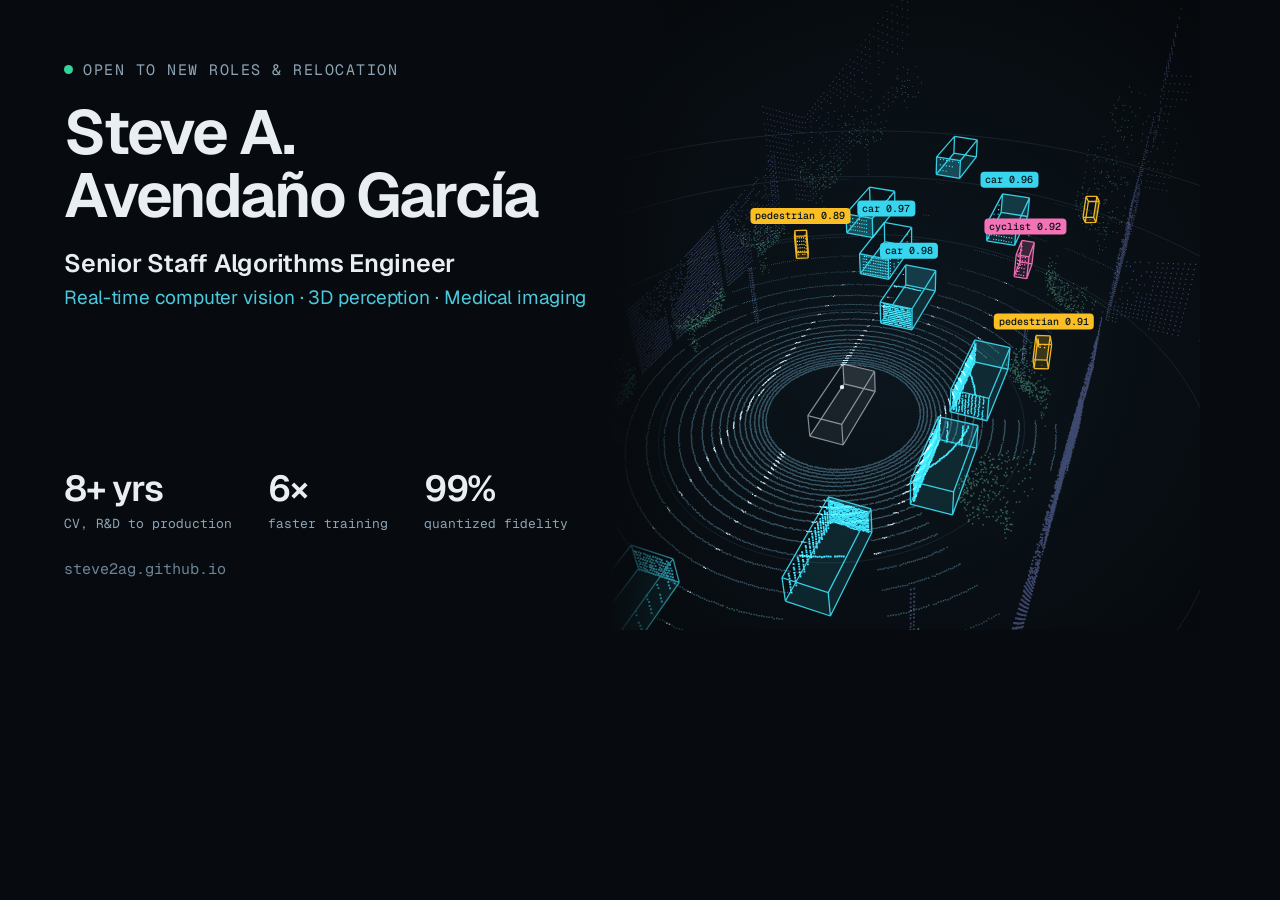
==== tools/og-card.html @ c2e152b2 "Personal landing page Static one-page site for recruiters, served by GitHub Pages: CV content, impac" ====
<!doctype html>
<!-- Source for assets/og-image.png, the link-preview image shown on LinkedIn, Slack, email, etc.
     Regenerate it after changing this card (see README). -->
<html lang="en">
<head>
  <meta charset="utf-8">
  <title>Social card</title>
  <link rel="stylesheet" href="https://fonts.googleapis.com/css2?family=Geist:wght@400..700&family=Geist+Mono:wght@400..600&display=swap">
  <style>
    html, body { margin: 0; width: 1200px; height: 630px; overflow: hidden; }
    body {
      display: grid; grid-template-columns: 610px 590px;
      background: #070b0f; color: #e8eef2;
      font-family: "Geist", system-ui, sans-serif; -webkit-font-smoothing: antialiased;
    }
    p, h1 { margin: 0; }
    .text { display: flex; flex-direction: column; padding: 60px 0 52px 64px; }
    .eyebrow { display: flex; align-items: center; gap: 10px; font-family: "Geist Mono", monospace; font-size: 15px; letter-spacing: .1em; text-transform: uppercase; color: #8ea3b3; }
    .eyebrow::before { content: ""; width: 9px; height: 9px; border-radius: 50%; background: #34d399; }
    h1 { margin-top: 22px; font-size: 62px; font-weight: 650; line-height: 1.02; letter-spacing: -.035em; }
    .role { margin-top: 20px; font-size: 25px; font-weight: 600; letter-spacing: -.01em; }
    .focus { margin-top: 6px; font-size: 19px; letter-spacing: -.005em; color: #4cc9dc; }
    .metrics { display: flex; gap: 36px; margin-top: auto; }
    .metrics b { display: block; font-size: 36px; font-weight: 600; letter-spacing: -.035em; }
    .metrics span { font-family: "Geist Mono", monospace; font-size: 13px; color: #8ea3b3; }
    .url { margin-top: 26px; font-family: "Geist Mono", monospace; font-size: 15px; color: #6c8597; }
    .stage { position: relative; }
    .stage canvas { position: absolute; inset: 0; width: 100%; height: 100%; }
    .stage::after { content: ""; position: absolute; inset: 0; pointer-events: none; background: linear-gradient(90deg, #070b0f 0%, transparent 16%); }
  </style>
</head>
<body>
  <div class="text">
    <p class="eyebrow">Open to new roles &amp; relocation</p>
    <h1>Steve A.<br>Avendaño García</h1>
    <p class="role">Senior Staff Algorithms Engineer</p>
    <p class="focus">Real-time computer vision · 3D perception · <span style="white-space:nowrap">Medical imaging</span></p>
    <div class="metrics">
      <p><b>8+ yrs</b><span>CV, R&amp;D to production</span></p>
      <p><b>6×</b><span>faster training</span></p>
      <p><b>99%</b><span>quantized fidelity</span></p>
    </div>
    <p class="url">steve2ag.github.io</p>
  </div>
  <div class="stage"><canvas id="scene" data-static></canvas></div>
  <script src="../assets/scene.js"></script>
</body>
</html>
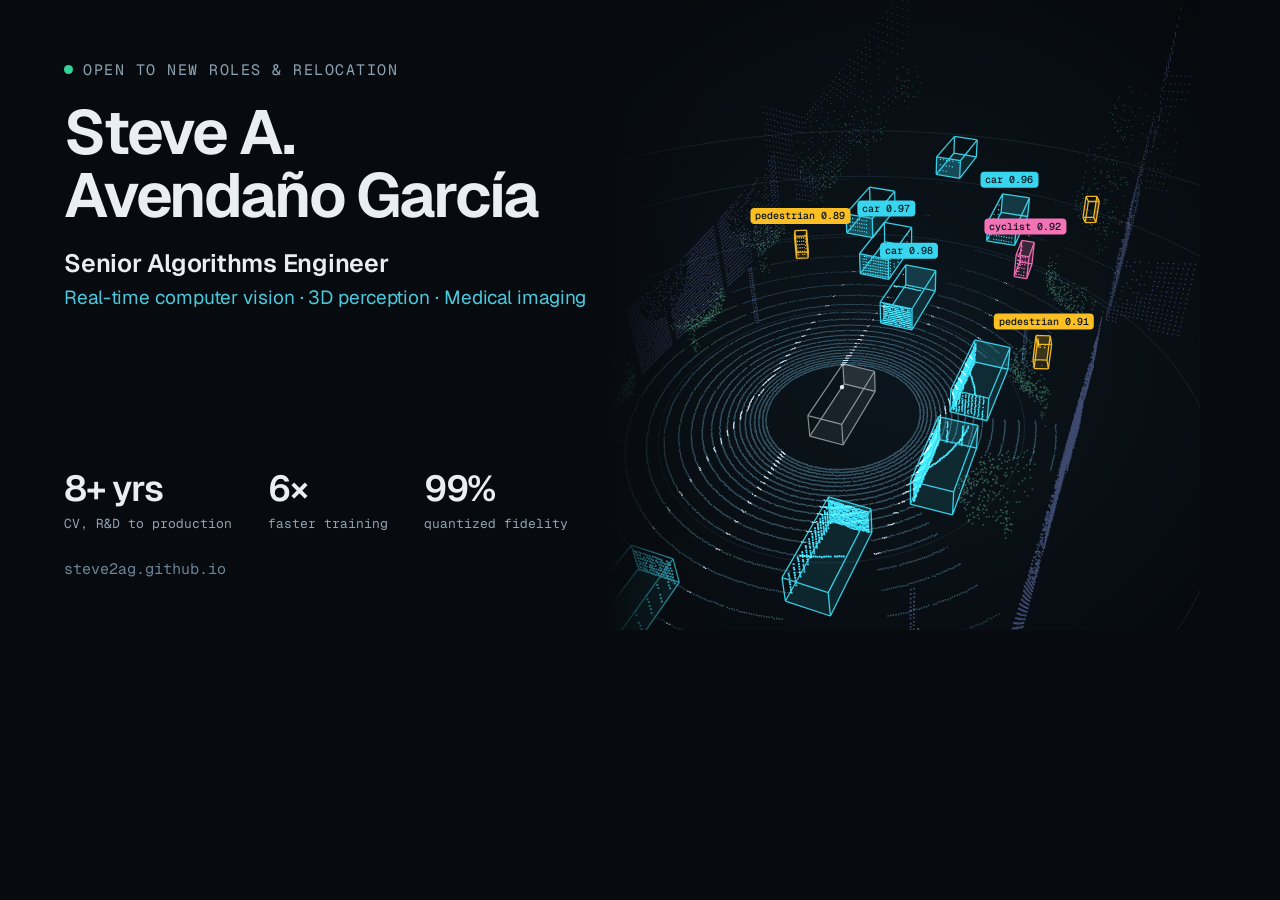
==== commit b5e5fc6a: "Update title to Senior and refresh figures Senior Algorithms Engineer across the page and social pre" ====
--- a/tools/og-card.html
+++ b/tools/og-card.html
@@ -33,7 +33,7 @@
   <div class="text">
     <p class="eyebrow">Open to new roles &amp; relocation</p>
     <h1>Steve A.<br>Avendaño García</h1>
-    <p class="role">Senior Staff Algorithms Engineer</p>
+    <p class="role">Senior Algorithms Engineer</p>
     <p class="focus">Real-time computer vision · 3D perception · <span style="white-space:nowrap">Medical imaging</span></p>
     <div class="metrics">
       <p><b>8+ yrs</b><span>CV, R&amp;D to production</span></p>
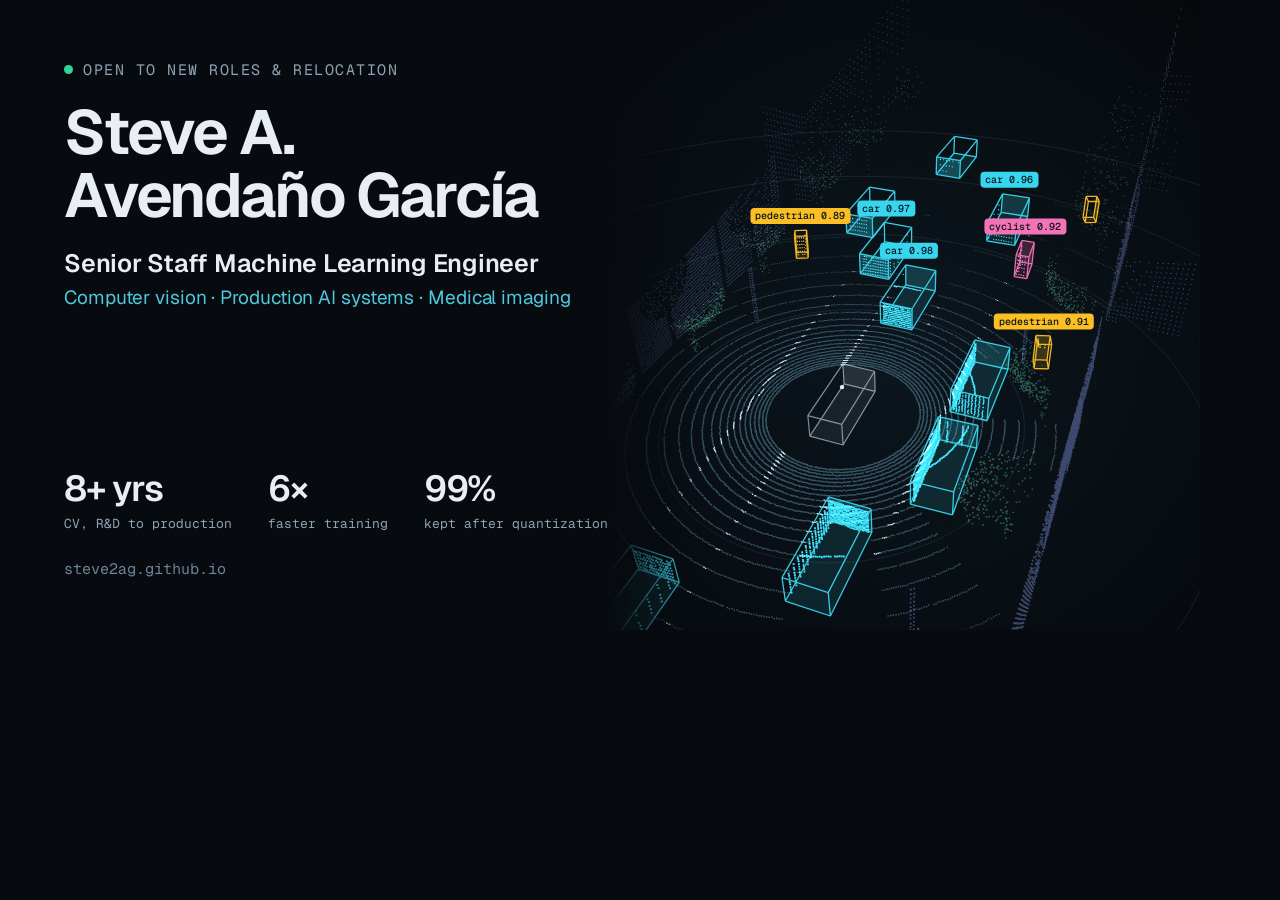
==== commit d3d8da5d: "Senior Staff ML Engineer title and Conti-approved CV Title, tagline and summary wording from the app" ====
--- a/tools/og-card.html
+++ b/tools/og-card.html
@@ -33,12 +33,12 @@
   <div class="text">
     <p class="eyebrow">Open to new roles &amp; relocation</p>
     <h1>Steve A.<br>Avendaño García</h1>
-    <p class="role">Senior Algorithms Engineer</p>
-    <p class="focus">Real-time computer vision · 3D perception · <span style="white-space:nowrap">Medical imaging</span></p>
+    <p class="role">Senior Staff Machine Learning Engineer</p>
+    <p class="focus">Computer vision · Production AI systems · <span style="white-space:nowrap">Medical imaging</span></p>
     <div class="metrics">
       <p><b>8+ yrs</b><span>CV, R&amp;D to production</span></p>
       <p><b>6×</b><span>faster training</span></p>
-      <p><b>99%</b><span>quantized fidelity</span></p>
+      <p><b>99%</b><span>kept after quantization</span></p>
     </div>
     <p class="url">steve2ag.github.io</p>
   </div>
